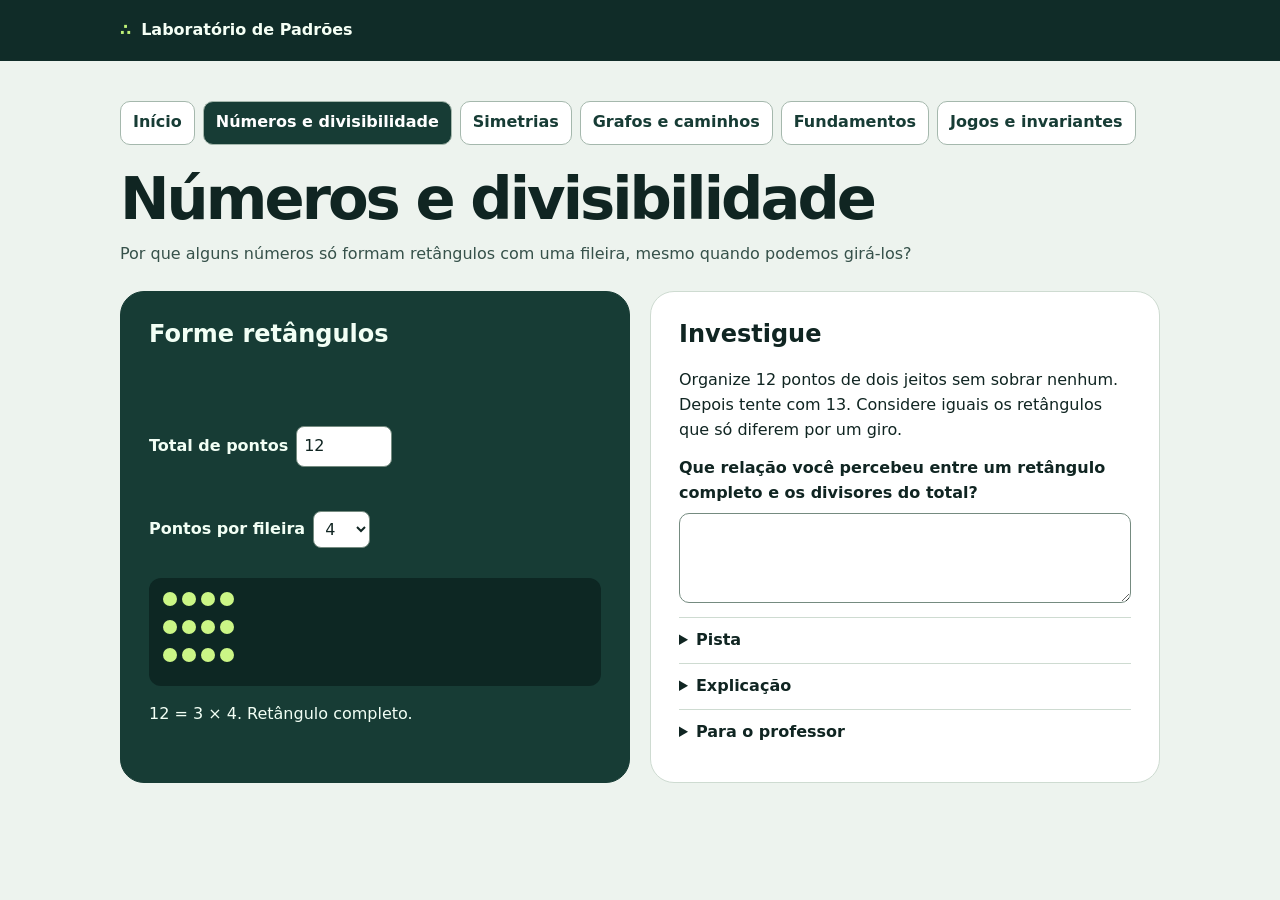
==== explorar.html @ e3245b27 "Publica o Laboratório de Padrões como aplicativo web instalável" ====
<!doctype html>
<html lang="pt-BR">
<meta charset="utf-8">
<meta name="viewport" content="width=device-width, initial-scale=1">
<title>Investigações · Laboratório de Padrões</title>
<meta name="theme-color" content="#102c28">
<link rel="manifest" href="manifest.webmanifest">
<link rel="icon" href="icone-192.png" type="image/png">
<link rel="apple-touch-icon" href="icone-192.png">
<script src="app.js" defer></script>
<link rel="stylesheet" href="laboratorio.css">
<style>
:root{font:16px/1.55 system-ui,sans-serif;color:#102522;background:#edf3ee}*{box-sizing:border-box}body{margin:0}header{background:#102c28;color:#f5fff5}header div,main{max-width:1120px;margin:auto;padding:clamp(16px,4vw,40px)}header div{padding-block:18px;font-weight:750}header span{color:#bff277;margin-right:10px}h1{font-size:clamp(2rem,5vw,3.7rem);line-height:1;letter-spacing:-.05em;margin:8px 0 14px}h2{line-height:1.18;margin-top:0}p{margin:0 0 14px}.intro{color:#36514a;margin-bottom:24px}.layout{display:grid;grid-template-columns:minmax(0,1fr) minmax(0,1fr);gap:20px}.card{padding:clamp(16px,3vw,28px);border-radius:24px;background:white;border:1px solid #cedbd1}.play{background:#173c35;color:#f2fff5;border-color:#173c35}button{font:inherit;cursor:pointer;min-height:44px;border:1px solid #94aa9f;background:white;color:#10352d;border-radius:10px;padding:7px 12px;font-weight:700}button:disabled{opacity:.58;cursor:default}button:focus-visible,summary:focus-visible,textarea:focus-visible{outline:3px solid #cc680f;outline-offset:4px}.row{display:flex;flex-wrap:wrap;align-items:center;gap:8px}details{border-top:1px solid #cedbd1;padding:10px 0}summary{cursor:pointer;font-weight:750}details p{margin:10px 0}textarea{display:block;width:100%;min-height:90px;padding:10px;margin:7px 0 14px;font:inherit;border:1px solid #758b80;border-radius:10px;resize:vertical}label{font-weight:700}[hidden]{display:none!important}@media(max-width:720px){.layout{grid-template-columns:1fr}}
</style>
<header><div><span aria-hidden="true">∴</span>Laboratório de Padrões</div></header>
<main>
<nav class="modules" aria-label="Módulos do laboratório">
<a href="index.html">Início</a>
<a href="#numeros">Números e divisibilidade</a>
<a href="#simetrias">Simetrias</a>
<a href="#grafos">Grafos e caminhos</a>
<a href="fundamentos.html">Fundamentos</a>
<a href="jogos.html">Jogos e invariantes</a>
</nav>
<section id="numeros">
<h1>Números e divisibilidade</h1>
<p class="intro">Por que alguns números só formam retângulos com uma fileira, mesmo quando podemos girá-los?</p>
<div class="layout">
<section class="card play experiment">
<h2>Forme retângulos</h2>
<div class="row"><label for="total">Total de pontos</label><input id="total" type="number" min="2" max="60" value="12"></div>
<div class="row"><label for="columns">Pontos por fileira</label><select id="columns"></select></div>
<div id="points" class="points" aria-hidden="true"></div>
<p id="division" class="status" role="status"></p>
</section>
<section class="card">
<h2>Investigue</h2>
<p>Organize 12 pontos de dois jeitos sem sobrar nenhum. Depois tente com 13. Considere iguais os retângulos que só diferem por um giro.</p>
<label for="note-numeros">Que relação você percebeu entre um retângulo completo e os divisores do total?</label>
<textarea id="note-numeros" data-note></textarea>
<details><summary>Pista</summary><p>Se há 12 pontos e cada fileira tem 5, cabem duas fileiras completas e sobram 2 pontos. O que acontece quando usamos 3 por fileira?</p></details>
<details><summary>Explicação</summary><p>Um retângulo completo com r fileiras e c pontos por fileira usa r × c pontos. Para formar um retângulo com mais de uma fileira e mais de uma coluna, ambos os fatores precisam ser maiores que 1. Um número primo só tem os divisores positivos 1 e ele próprio, por isso seus retângulos têm uma única fileira, possivelmente girada. Em 12, por exemplo, 3 × 4 funciona. Em 13, só 1 × 13 e 13 × 1 funcionam.</p></details>
<details><summary>Para o professor</summary><p>Peça que a turma classifique os números de 2 a 20 e explique por que basta procurar fatores até a raiz quadrada do número.</p></details>
</section>
</div>
</section>
<section id="simetrias" hidden>
<h1>Simetrias</h1>
<p class="intro">Quais transformações fazem uma figura coincidir consigo mesma?</p>
<div class="layout">
<section class="card play experiment">
<h2>Transforme a figura</h2>
<div class="row"><label for="shape">Figura</label><select id="shape"><option value="square">Quadrado</option><option value="rectangle">Retângulo não quadrado</option><option value="flag">Bandeira assimétrica</option></select></div>
<div class="comparison">
<figure><canvas id="original" width="240" height="240" role="img" aria-label="Figura original"></canvas><figcaption>Original</figcaption></figure>
<figure><canvas id="transformed" width="240" height="240" role="img" aria-label="Figura transformada"></canvas><figcaption>Transformada</figcaption></figure>
</div>
<div class="row"><button id="rotate">Girar 90°</button><button id="reflect">Refletir no eixo vertical</button><button id="reset-shape">Reiniciar</button></div>
<p id="symmetry" class="status" role="status"></p>
</section>
<section class="card">
<h2>Investigue</h2>
<p>Teste um giro de 90°, depois outro, sem reiniciar. Compare o quadrado e o retângulo. Reinicie e teste uma reflexão. A linha tracejada marca o eixo vertical.</p>
<label for="note-simetrias">Por que duas figuras podem ter algumas simetrias em comum e outras diferentes?</label>
<textarea id="note-simetrias" data-note></textarea>
<details><summary>Pista</summary><p>Depois de um quarto de volta, observe o que aconteceu com o lado mais comprido do retângulo. Depois de meia volta, compare novamente.</p></details>
<details><summary>Explicação</summary><p>O quadrado coincide consigo mesmo nos giros de 0°, 90°, 180° e 270°. O retângulo não quadrado coincide nos giros de 0° e 180°. Ambos coincidem após uma reflexão vertical a partir da posição inicial. A bandeira foi desenhada para distinguir a posição inicial de qualquer outra transformação produzida pelos controles.</p></details>
<details><summary>Para o professor</summary><p>Desafie a turma a produzir uma reflexão horizontal combinando o giro de 180° e a reflexão vertical. Peça uma justificativa usando a posição de um ponto da figura.</p></details>
</section>
</div>
</section>
<section id="grafos" hidden>
<h1>Grafos e caminhos</h1>
<p class="intro">O que a quantidade de ligações em cada vértice revela sobre a possibilidade de percorrer todas as arestas uma só vez?</p>
<div class="layout">
<section class="card play experiment">
<h2>Percorra a rede</h2>
<div class="row"><label for="network">Rede</label><select id="network"><option value="0">Circuito de quatro vértices</option><option value="1">Circuito com uma diagonal</option><option value="2">Circuito com duas diagonais</option><option value="3">Rede com cinco vértices</option><option value="4">Dois circuitos unidos</option></select></div>
<canvas id="graph" width="480" height="300" role="img" aria-label="Rede de vértices e arestas"></canvas>
<p class="status" id="edges"></p>
<div class="row" id="vertices" aria-label="Vértices"></div>
<div class="row"><button id="undo">Desfazer</button><button id="reset-graph">Reiniciar percurso</button></div>
<p id="route" class="status" role="status"></p>
<p id="degrees" class="status"></p>
</section>
<section class="card">
<h2>Investigue</h2>
<p>Escolha um vértice inicial e avance para um vizinho por uma aresta que ainda não foi usada. Na rede com uma diagonal, compare começar em A e começar em B. Depois, tente a rede com duas diagonais. O grau de um vértice é a quantidade de arestas ligadas a ele.</p>
<label for="note-grafos">Como o grau ajuda a escolher onde começar? Quando o percurso pode terminar no ponto de partida?</label>
<textarea id="note-grafos" data-note></textarea>
<details><summary>Pista</summary><p>Em um vértice intermediário, cada chegada precisa ser acompanhada de uma saída. Em quais vértices uma chegada ou saída pode ficar sem par?</p></details>
<details><summary>Explicação</summary><p>Em uma rede conexa como as três desta atividade, um percurso que usa cada aresta exatamente uma vez existe quando há zero ou dois vértices de grau ímpar. Com zero, o percurso pode começar e terminar no mesmo vértice. Com dois, eles precisam ser o início e o fim. Com quatro, o percurso é impossível, pois cada vértice de grau ímpar precisaria ser uma extremidade.</p></details>
<details><summary>Aprofundamento · por que a condição é suficiente?</summary><p>Se todos os graus são pares, comece a caminhar por arestas novas. Ao chegar a um vértice diferente do inicial, a chegada deixa pelo menos uma saída disponível, por causa da paridade. Assim, o primeiro percurso que não pode prosseguir fecha no início. Se sobraram arestas, a conexidade garante um vértice desse circuito ligado a uma aresta ainda não usada. A partir dele, construa outro circuito com as sobras e encaixe-o no anterior. Repita até usar todas as arestas. Se há exatamente dois vértices ímpares, acrescente temporariamente uma aresta entre eles, mesmo que já exista uma ligação. Construa um circuito e remova a aresta extra para abrir o percurso entre os dois vértices.</p></details>
<details><summary>Para o professor</summary><p>Peça à turma que compare o efeito de acrescentar a primeira e a segunda diagonal. Em cada caso, localizem os dois vértices cujo grau mudou e expliquem por que a paridade deles foi invertida.</p></details>
</section>
</div>
</section>
</main>
<script src="explorar.js"></script>
</html>
---- laboratorio.css ----
.modules{display:flex;flex-wrap:wrap;gap:8px;margin-bottom:24px;border:0;padding:0}
.modules a{display:inline-flex;align-items:center;min-height:44px;padding:7px 12px;background:white;color:#173c35;border:1px solid #a5b8ad;border-radius:10px;text-decoration:none;font-weight:700}
.modules a[aria-current=page]{background:#173c35;color:white}
.modules a:hover{text-decoration:underline}
.modules a:focus-visible{outline:3px solid #cc680f;outline-offset:3px}
.experiment{display:grid;gap:16px}
.experiment label{margin:0}
select,input[type=number]{font:inherit;border:1px solid #758b80;border-radius:8px;padding:7px;color:#102522;background:white}
input[type=number]{width:6em}
.points{display:grid;justify-content:start;gap:clamp(3px,1vw,8px);padding:14px;background:#0d2723;border-radius:12px}
.dot{display:block;width:clamp(5px,1.5vw,14px);aspect-ratio:1;background:#cbf686;border-radius:50%}
.dot.extra{background:#ffc18a}
.comparison{display:grid;grid-template-columns:1fr 1fr;gap:12px}
figure{margin:0;min-width:0}
canvas{display:block;width:100%;height:auto;border-radius:12px;background:#0d2723}
figcaption{margin-top:5px}
.experiment .status{min-height:0;margin:0}
.dot{width:100%;max-width:14px}
#board button{min-width:0;font-size:clamp(1rem,4.6vw,2rem)}
.lab-grid{display:grid;grid-template-columns:repeat(auto-fit,minmax(min(100%,390px),1fr));gap:20px;align-items:start}.lab-grid h2,.lab-grid p,.lab-grid ol{margin:0}.display{display:block;background:#eaf5d8;border-radius:10px;padding:10px 14px;font-weight:750;font-variant-numeric:tabular-nums}.lab-grid a{color:#164b3c}
#domino-board{display:grid;gap:3px;width:min(100%,300px)}
#domino-board button{padding:0;min-height:0;aspect-ratio:1;border-radius:5px}
#domino-board .light{background:#f0eed5;color:#152b23}
#domino-board .dark{background:#22483e;color:white}
#domino-board .removed{visibility:hidden}
#domino-board .covered{background:#a3d875;color:#162414;opacity:1}
#domino-board [aria-pressed=true]{outline:3px solid #bc5a00;outline-offset:-4px}
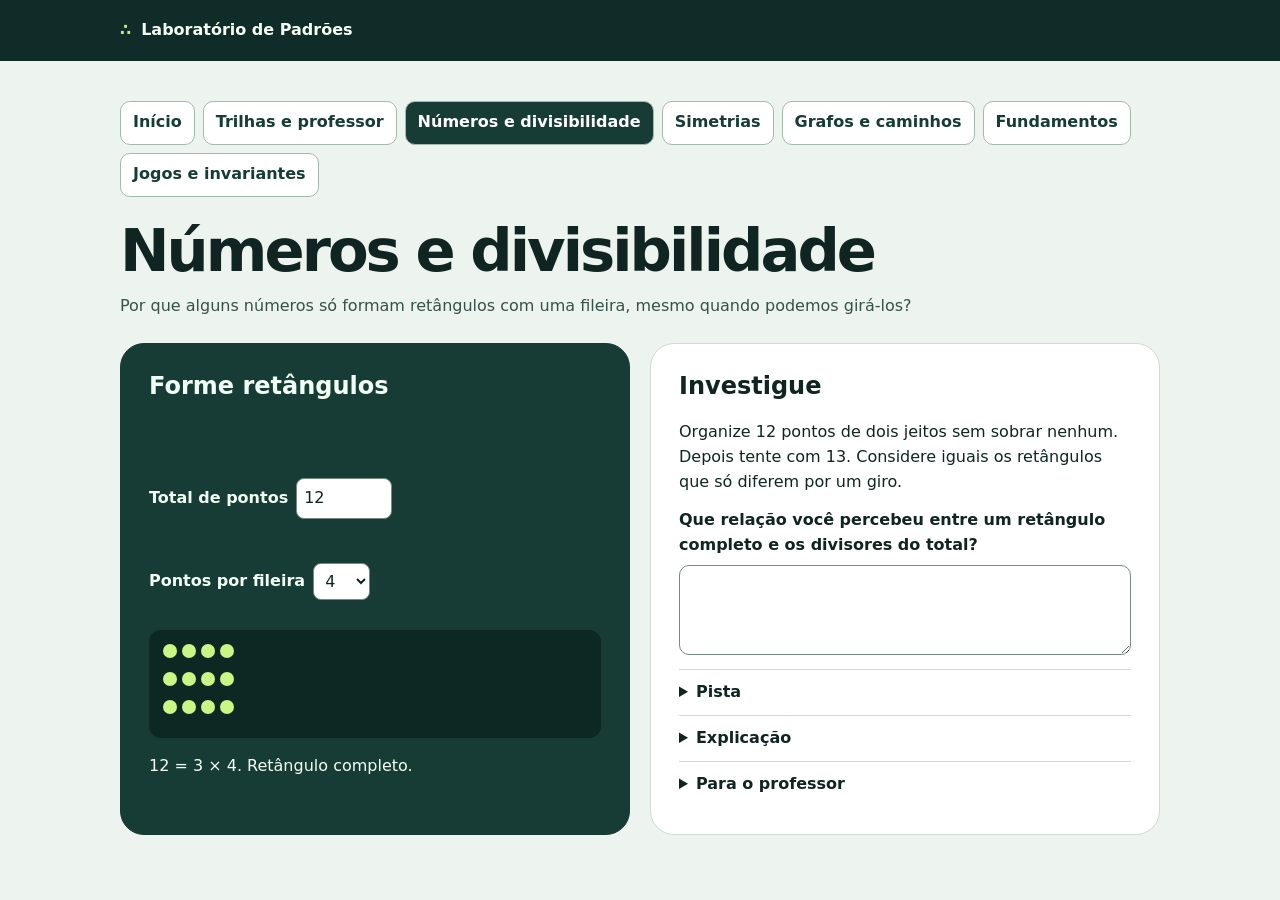
==== commit fc368204: "Completa a experiência didática com trilhas, revisão e caderno" ====
--- a/explorar.html
+++ b/explorar.html
@@ -16,6 +16,7 @@
 <main>
 <nav class="modules" aria-label="Módulos do laboratório">
 <a href="index.html">Início</a>
+<a href="trilhas.html">Trilhas e professor</a>
 <a href="#numeros">Números e divisibilidade</a>
 <a href="#simetrias">Simetrias</a>
 <a href="#grafos">Grafos e caminhos</a>
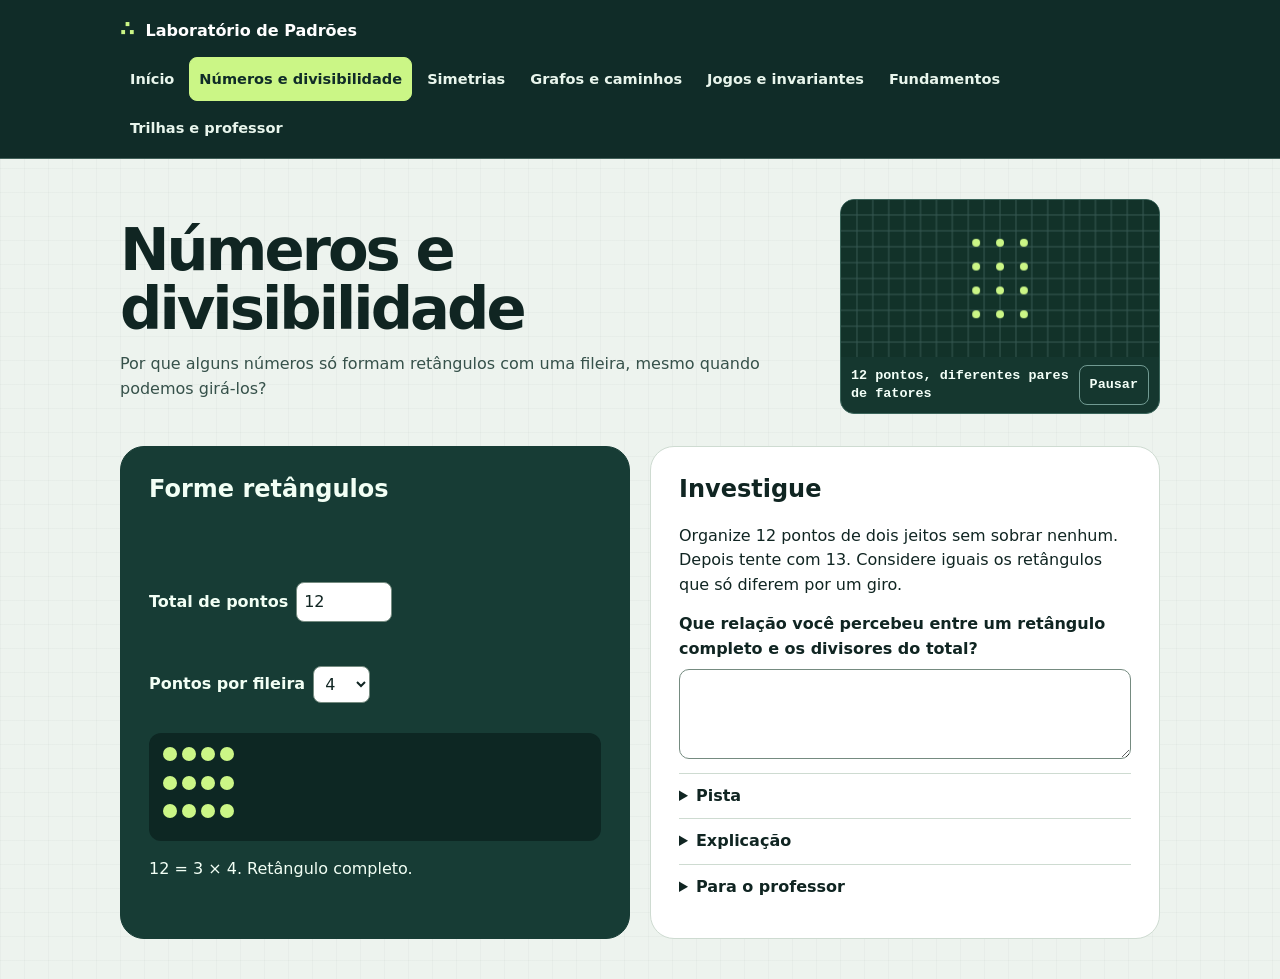
==== commit 83111a2b: "Reorganiza a navegação do PWA e anima as seções de matemática" ====
--- a/explorar.html
+++ b/explorar.html
@@ -8,24 +8,42 @@
 <link rel="icon" href="icone-192.png" type="image/png">
 <link rel="apple-touch-icon" href="icone-192.png">
 <script src="app.js" defer></script>
+<script src="animacoes-dados.js" defer></script>
+<script src="interface.js" defer></script>
 <link rel="stylesheet" href="laboratorio.css">
 <style>
 :root{font:16px/1.55 system-ui,sans-serif;color:#102522;background:#edf3ee}*{box-sizing:border-box}body{margin:0}header{background:#102c28;color:#f5fff5}header div,main{max-width:1120px;margin:auto;padding:clamp(16px,4vw,40px)}header div{padding-block:18px;font-weight:750}header span{color:#bff277;margin-right:10px}h1{font-size:clamp(2rem,5vw,3.7rem);line-height:1;letter-spacing:-.05em;margin:8px 0 14px}h2{line-height:1.18;margin-top:0}p{margin:0 0 14px}.intro{color:#36514a;margin-bottom:24px}.layout{display:grid;grid-template-columns:minmax(0,1fr) minmax(0,1fr);gap:20px}.card{padding:clamp(16px,3vw,28px);border-radius:24px;background:white;border:1px solid #cedbd1}.play{background:#173c35;color:#f2fff5;border-color:#173c35}button{font:inherit;cursor:pointer;min-height:44px;border:1px solid #94aa9f;background:white;color:#10352d;border-radius:10px;padding:7px 12px;font-weight:700}button:disabled{opacity:.58;cursor:default}button:focus-visible,summary:focus-visible,textarea:focus-visible{outline:3px solid #cc680f;outline-offset:4px}.row{display:flex;flex-wrap:wrap;align-items:center;gap:8px}details{border-top:1px solid #cedbd1;padding:10px 0}summary{cursor:pointer;font-weight:750}details p{margin:10px 0}textarea{display:block;width:100%;min-height:90px;padding:10px;margin:7px 0 14px;font:inherit;border:1px solid #758b80;border-radius:10px;resize:vertical}label{font-weight:700}[hidden]{display:none!important}@media(max-width:720px){.layout{grid-template-columns:1fr}}
 </style>
-<header><div><span aria-hidden="true">∴</span>Laboratório de Padrões</div></header>
-<main>
-<nav class="modules" aria-label="Módulos do laboratório">
+<link rel="stylesheet" href="interface.css">
+<a class="skip" href="#conteudo">Ir para o conteúdo</a>
+<header class="site-header">
+<div class="site-brand-row">
+<a class="site-brand" href="index.html"><span aria-hidden="true">∴</span> Laboratório de Padrões</a>
+<button type="button" id="abrir-menu" aria-controls="menu-lateral" aria-expanded="false">Menu</button>
+</div>
+<div class="site-tab-row">
+<nav class="modules site-tabs" id="navegacao" aria-label="Seções do laboratório">
 <a href="index.html">Início</a>
-<a href="trilhas.html">Trilhas e professor</a>
 <a href="#numeros">Números e divisibilidade</a>
 <a href="#simetrias">Simetrias</a>
 <a href="#grafos">Grafos e caminhos</a>
+<a href="jogos.html">Jogos e invariantes</a>
 <a href="fundamentos.html">Fundamentos</a>
-<a href="jogos.html">Jogos e invariantes</a>
+<a href="trilhas.html">Trilhas e professor</a>
 </nav>
+</div>
+<dialog id="menu-lateral" aria-labelledby="menu-titulo">
+<form method="dialog"><strong id="menu-titulo">Seções do laboratório</strong><button type="submit" autofocus>Fechar</button></form>
+<div class="destino-menu"></div>
+</dialog>
+</header>
+<main id="conteudo">
 <section id="numeros">
-<h1>Números e divisibilidade</h1>
-<p class="intro">Por que alguns números só formam retângulos com uma fileira, mesmo quando podemos girá-los?</p>
+<div class="math-heading"><div><h1>Números e divisibilidade</h1>
+<p class="intro">Por que alguns números só formam retângulos com uma fileira, mesmo quando podemos girá-los?</p></div><figure class="math-figure" data-animation="numeros">
+<canvas width="320" height="158" aria-hidden="true"></canvas>
+<figcaption><span>12 pontos, diferentes pares de fatores</span><button type="button" aria-label="Animar ou pausar: 12 pontos, diferentes pares de fatores">Animar</button></figcaption>
+</figure></div>
 <div class="layout">
 <section class="card play experiment">
 <h2>Forme retângulos</h2>
@@ -46,17 +64,20 @@
 </div>
 </section>
 <section id="simetrias" hidden>
-<h1>Simetrias</h1>
-<p class="intro">Quais transformações fazem uma figura coincidir consigo mesma?</p>
+<div class="math-heading"><div><h1>Simetrias</h1>
+<p class="intro">Quais transformações fazem uma figura coincidir consigo mesma?</p></div><figure class="math-figure" data-animation="simetrias">
+<canvas width="320" height="158" aria-hidden="true"></canvas>
+<figcaption><span>Hexágono regular · giro de 60°</span><button type="button" aria-label="Animar ou pausar: Hexágono regular · giro de 60°">Animar</button></figcaption>
+</figure></div>
 <div class="layout">
 <section class="card play experiment">
 <h2>Transforme a figura</h2>
-<div class="row"><label for="shape">Figura</label><select id="shape"><option value="square">Quadrado</option><option value="rectangle">Retângulo não quadrado</option><option value="flag">Bandeira assimétrica</option></select></div>
+<div class="row"><label for="shape">Figura</label><select id="shape"><option value="square">Quadrado</option><option value="rectangle">Retângulo não quadrado</option><option value="triangle">Triângulo equilátero</option><option value="isosceles">Triângulo isósceles não equilátero</option><option value="pentagon">Pentágono regular</option><option value="hexagon">Hexágono regular</option><option value="octagon">Octógono regular</option><option value="star">Estrela de cinco pontas</option><option value="parallelogram">Paralelogramo oblíquo</option><option value="flag">Bandeira assimétrica</option></select></div>
 <div class="comparison">
 <figure><canvas id="original" width="240" height="240" role="img" aria-label="Figura original"></canvas><figcaption>Original</figcaption></figure>
 <figure><canvas id="transformed" width="240" height="240" role="img" aria-label="Figura transformada"></canvas><figcaption>Transformada</figcaption></figure>
 </div>
-<div class="row"><button id="rotate">Girar 90°</button><button id="reflect">Refletir no eixo vertical</button><button id="reset-shape">Reiniciar</button></div>
+<div class="row"><label for="turn">Ângulo de giro</label><select id="turn"><option>30</option><option>36</option><option>45</option><option>60</option><option>72</option><option selected>90</option><option>120</option><option>180</option></select><button id="rotate">Girar 90°</button><button id="reflect">Refletir no eixo vertical</button><button id="reset-shape">Reiniciar</button></div>
 <p id="symmetry" class="status" role="status"></p>
 </section>
 <section class="card">
@@ -65,21 +86,25 @@
 <label for="note-simetrias">Por que duas figuras podem ter algumas simetrias em comum e outras diferentes?</label>
 <textarea id="note-simetrias" data-note></textarea>
 <details><summary>Pista</summary><p>Depois de um quarto de volta, observe o que aconteceu com o lado mais comprido do retângulo. Depois de meia volta, compare novamente.</p></details>
-<details><summary>Explicação</summary><p>O quadrado coincide consigo mesmo nos giros de 0°, 90°, 180° e 270°. O retângulo não quadrado coincide nos giros de 0° e 180°. Ambos coincidem após uma reflexão vertical a partir da posição inicial. A bandeira foi desenhada para distinguir a posição inicial de qualquer outra transformação produzida pelos controles.</p></details>
+<details><summary>Explicação</summary><p>O quadrado coincide consigo mesmo nos giros de 0°, 90°, 180° e 270°. O retângulo não quadrado coincide nos giros de 0° e 180°. Ambos coincidem após uma reflexão vertical a partir da posição inicial. Nos polígonos regulares de n lados, o menor giro positivo que preserva a figura é 360° ÷ n. Teste 120°, 72°, 60° e 45° no triângulo equilátero, pentágono, hexágono e octógono. A estrela de cinco pontas também se repete a cada 72°. Compare com o paralelogramo oblíquo, que retorna após 180°, e procure eixos no triângulo isósceles.</p></details>
 <details><summary>Para o professor</summary><p>Desafie a turma a produzir uma reflexão horizontal combinando o giro de 180° e a reflexão vertical. Peça uma justificativa usando a posição de um ponto da figura.</p></details>
 </section>
 </div>
 </section>
 <section id="grafos" hidden>
-<h1>Grafos e caminhos</h1>
-<p class="intro">O que a quantidade de ligações em cada vértice revela sobre a possibilidade de percorrer todas as arestas uma só vez?</p>
+<div class="math-heading"><div><h1>Grafos e caminhos</h1>
+<p class="intro">O que a quantidade de ligações em cada vértice revela sobre a possibilidade de percorrer todas as arestas uma só vez?</p></div><figure class="math-figure" data-animation="grafos">
+<canvas width="320" height="158" aria-hidden="true"></canvas>
+<figcaption><span>Circuito euleriano · cada aresta uma vez</span><button type="button" aria-label="Animar ou pausar: Circuito euleriano · cada aresta uma vez">Animar</button></figcaption>
+</figure></div>
 <div class="layout">
 <section class="card play experiment">
 <h2>Percorra a rede</h2>
-<div class="row"><label for="network">Rede</label><select id="network"><option value="0">Circuito de quatro vértices</option><option value="1">Circuito com uma diagonal</option><option value="2">Circuito com duas diagonais</option><option value="3">Rede com cinco vértices</option><option value="4">Dois circuitos unidos</option></select></div>
+<div class="row"><label for="network">Rede</label><select id="network"><option value="0">Circuito de quatro vértices</option><option value="1">Circuito com uma diagonal</option><option value="2">Circuito com duas diagonais</option><option value="3">Rede com cinco vértices</option><option value="4">Dois circuitos unidos</option><option value="5">Sete Pontes de Königsberg</option></select></div>
 <canvas id="graph" width="480" height="300" role="img" aria-label="Rede de vértices e arestas"></canvas>
 <p class="status" id="edges"></p>
 <div class="row" id="vertices" aria-label="Vértices"></div>
+<div class="row" id="bridges" aria-label="Pontes disponíveis"></div>
 <div class="row"><button id="undo">Desfazer</button><button id="reset-graph">Reiniciar percurso</button></div>
 <p id="route" class="status" role="status"></p>
 <p id="degrees" class="status"></p>
@@ -90,7 +115,13 @@
 <label for="note-grafos">Como o grau ajuda a escolher onde começar? Quando o percurso pode terminar no ponto de partida?</label>
 <textarea id="note-grafos" data-note></textarea>
 <details><summary>Pista</summary><p>Em um vértice intermediário, cada chegada precisa ser acompanhada de uma saída. Em quais vértices uma chegada ou saída pode ficar sem par?</p></details>
-<details><summary>Explicação</summary><p>Em uma rede conexa como as três desta atividade, um percurso que usa cada aresta exatamente uma vez existe quando há zero ou dois vértices de grau ímpar. Com zero, o percurso pode começar e terminar no mesmo vértice. Com dois, eles precisam ser o início e o fim. Com quatro, o percurso é impossível, pois cada vértice de grau ímpar precisaria ser uma extremidade.</p></details>
+<details><summary>Explicação</summary><p>Em uma rede conexa como as desta atividade, um percurso que usa cada aresta exatamente uma vez existe quando há zero ou dois vértices de grau ímpar. Com zero, o percurso pode começar e terminar no mesmo vértice. Com dois, eles precisam ser o início e o fim. Com quatro, o percurso é impossível, pois cada vértice de grau ímpar precisaria ser uma extremidade.</p></details>
+<details id="historico-pontes"><summary>As Sete Pontes e a origem da teoria dos grafos</summary>
+<p>Em Königsberg, hoje Kaliningrado, sete pontes ligavam quatro porções de terra separadas pelo rio Pregel. A pergunta era se alguém podia atravessar cada ponte exatamente uma vez, com liberdade para escolher onde começar e terminar.</p>
+<p>Na década de 1730, Leonhard Euler resolveu o problema analisando só quais regiões cada ponte unia. Na linguagem de hoje, as regiões são vértices e as pontes são arestas. Duas pontes entre as mesmas regiões continuam sendo duas arestas distintas. Essa abstração é um marco da origem da teoria dos grafos.</p>
+<p>Um vértice intermediário precisa emparelhar cada chegada com uma saída. Apenas o início e o fim podem ter grau ímpar. Em Königsberg, os graus são 5, 3, 3 e 3. Com quatro vértices ímpares, o passeio é impossível, mesmo podendo terminar em outro lugar.</p>
+<p>Fonte histórica e esquema das pontes: <a href="https://www.cs.princeton.edu/courses/archive/spring18/cos226/lectures/41UndirectedGraphs.pdf">Princeton University, Undirected Graphs</a>.</p>
+</details>
 <details><summary>Aprofundamento · por que a condição é suficiente?</summary><p>Se todos os graus são pares, comece a caminhar por arestas novas. Ao chegar a um vértice diferente do inicial, a chegada deixa pelo menos uma saída disponível, por causa da paridade. Assim, o primeiro percurso que não pode prosseguir fecha no início. Se sobraram arestas, a conexidade garante um vértice desse circuito ligado a uma aresta ainda não usada. A partir dele, construa outro circuito com as sobras e encaixe-o no anterior. Repita até usar todas as arestas. Se há exatamente dois vértices ímpares, acrescente temporariamente uma aresta entre eles, mesmo que já exista uma ligação. Construa um circuito e remova a aresta extra para abrir o percurso entre os dois vértices.</p></details>
 <details><summary>Para o professor</summary><p>Peça à turma que compare o efeito de acrescentar a primeira e a segunda diagonal. Em cada caso, localizem os dois vértices cujo grau mudou e expliquem por que a paridade deles foi invertida.</p></details>
 </section>
--- a/laboratorio.css
+++ b/laboratorio.css
@@ -25,3 +25,7 @@
 #domino-board .removed{visibility:hidden}
 #domino-board .covered{background:#a3d875;color:#162414;opacity:1}
 #domino-board [aria-pressed=true]{outline:3px solid #bc5a00;outline-offset:-4px}
+#board[data-size="6"],#board[data-size="7"],#board[data-size="8"],#board[data-size="9"]{gap:clamp(2px,.65vw,5px);padding:clamp(5px,1vw,10px);max-width:440px}
+#board[data-size="6"] .tile,#board[data-size="7"] .tile,#board[data-size="8"] .tile,#board[data-size="9"] .tile{border-radius:5px;font-size:clamp(.7rem,2.6vw,1.15rem);line-height:1}
+#minimos{overflow-wrap:anywhere}
+#minimos li{margin-top:8px}
--- a/interface.css
+++ b/interface.css
@@ -0,0 +1,43 @@
+:root{--lab-ink:#102c28;--lab-green:#cbf686;--lab-line:#cedbd1}
+body{background-image:linear-gradient(#24483d08 1px,transparent 1px),linear-gradient(90deg,#24483d08 1px,transparent 1px);background-size:24px 24px}
+.site-header{background:var(--lab-ink);color:white;border-bottom:1px solid #43615a}
+.site-header .site-brand-row,.site-header .site-tab-row{max-width:1120px;margin:auto;padding:12px clamp(16px,4vw,40px);font-weight:inherit}
+.site-header .site-brand-row{display:flex;justify-content:space-between;align-items:center;gap:12px}
+.site-header .site-tab-row{padding-top:0;padding-bottom:8px}
+.site-brand{color:white;text-decoration:none;font-weight:800}
+.site-header .site-brand span{color:var(--lab-green);font-size:1.35em;margin-right:6px}
+.site-header .site-tabs{display:flex;flex-wrap:wrap;gap:5px;margin:0;padding:0;border:0}
+.site-header .site-tabs a{background:transparent;color:#e8f5ec;border:1px solid transparent;border-radius:8px;min-height:44px;padding:5px 9px;font-size:.91rem;font-weight:650;text-decoration:none}
+.site-header .site-tabs a:hover{background:#284b42;color:white;text-decoration:none}
+.site-header .site-tabs a[aria-current="page"]{background:var(--lab-green);color:var(--lab-ink);border-color:var(--lab-green)}
+.site-header button,.math-figure button{font:inherit;font-weight:700;min-height:40px;padding:5px 10px;border:1px solid #719a92;border-radius:8px;background:transparent;color:#f4fff8;cursor:pointer}
+#abrir-menu,#menu-lateral:not([open]){display:none}
+#menu-lateral{position:fixed;inset:0 auto 0 0;margin:0;width:min(88vw,350px);max-width:none;height:100%;max-height:none;padding:16px;border:0;background:var(--lab-ink);color:white;overflow:auto}
+#menu-lateral::backdrop{background:#071b17b3}
+#menu-lateral form{display:flex;align-items:center;justify-content:space-between;gap:8px;margin-bottom:14px}
+.site-header #menu-lateral .destino-menu{padding:0;margin:0}
+#menu-lateral .site-tabs{flex-direction:column}
+#menu-lateral .site-tabs a{width:100%}
+a:focus-visible,.site-header button:focus-visible,.math-figure button:focus-visible,.home-panel summary:focus-visible{outline:3px solid #d97724;outline-offset:3px}
+.skip{position:absolute;top:8px;left:8px;background:white;color:var(--lab-ink);padding:8px;transform:translateY(-170%);z-index:5}
+.skip:focus{transform:none}
+.math-heading{display:grid;grid-template-columns:minmax(0,1fr) minmax(215px,320px);align-items:center;gap:24px;margin:0 0 clamp(20px,4vw,32px)}
+.math-heading .intro{margin-bottom:0}
+.math-figure{margin:0;width:100%;min-width:0;background:#15372f;color:#f3fff8;border-radius:14px;overflow:hidden;border:1px solid #3b655b}
+.math-figure canvas{width:100%;height:auto;display:block;border-radius:0;background:#123229}
+.math-figure figcaption{margin:0;padding:8px 10px;display:flex;justify-content:space-between;align-items:center;gap:8px;font:650 .84rem/1.35 ui-monospace,Consolas,monospace}
+.site-header .site-brand-row span{margin-inline-end:5px}
+.hero{padding:clamp(23px,5vw,50px);grid-template-columns:minmax(0,1.4fr) minmax(0,1fr)}
+.hero h1{font-size:clamp(2.35rem,6vw,4.7rem);max-width:12ch}
+.home-actions{display:flex;align-items:center;flex-wrap:wrap;gap:12px 18px;margin-top:18px}
+.home-actions .primary{margin-top:0}
+.home-panel{margin:12px 0 0;padding:0;background:white;border:1px solid var(--lab-line);border-radius:13px;scroll-margin-top:16px}
+.home-panel summary{padding:12px 16px;min-height:44px;cursor:pointer;font-weight:750}
+.home-panel summary::marker{color:#397255}
+.home-panel-body{padding:4px 16px 16px}
+.site-footer{display:grid;grid-template-columns:minmax(170px,1fr) minmax(0,2fr);gap:20px;padding:24px 0 34px;border-top:1px solid var(--lab-line);color:#36514a;font-size:.9rem}
+.site-footer h2{font-size:1rem;color:var(--lab-ink);margin:0 0 6px}
+.section-links{display:flex;gap:7px 15px;flex-wrap:wrap}
+@media(max-width:840px){.com-menu #abrir-menu{display:inline-block}.com-menu .site-header .site-tab-row{display:none}}
+@media(max-width:620px){.math-heading,.hero,.site-footer{grid-template-columns:1fr;gap:12px}.math-figure{max-width:320px}.hero .math-figure{max-width:270px}}
+@media print{.site-header,.site-footer,.math-heading,.section-links,.skip{display:none!important}}
